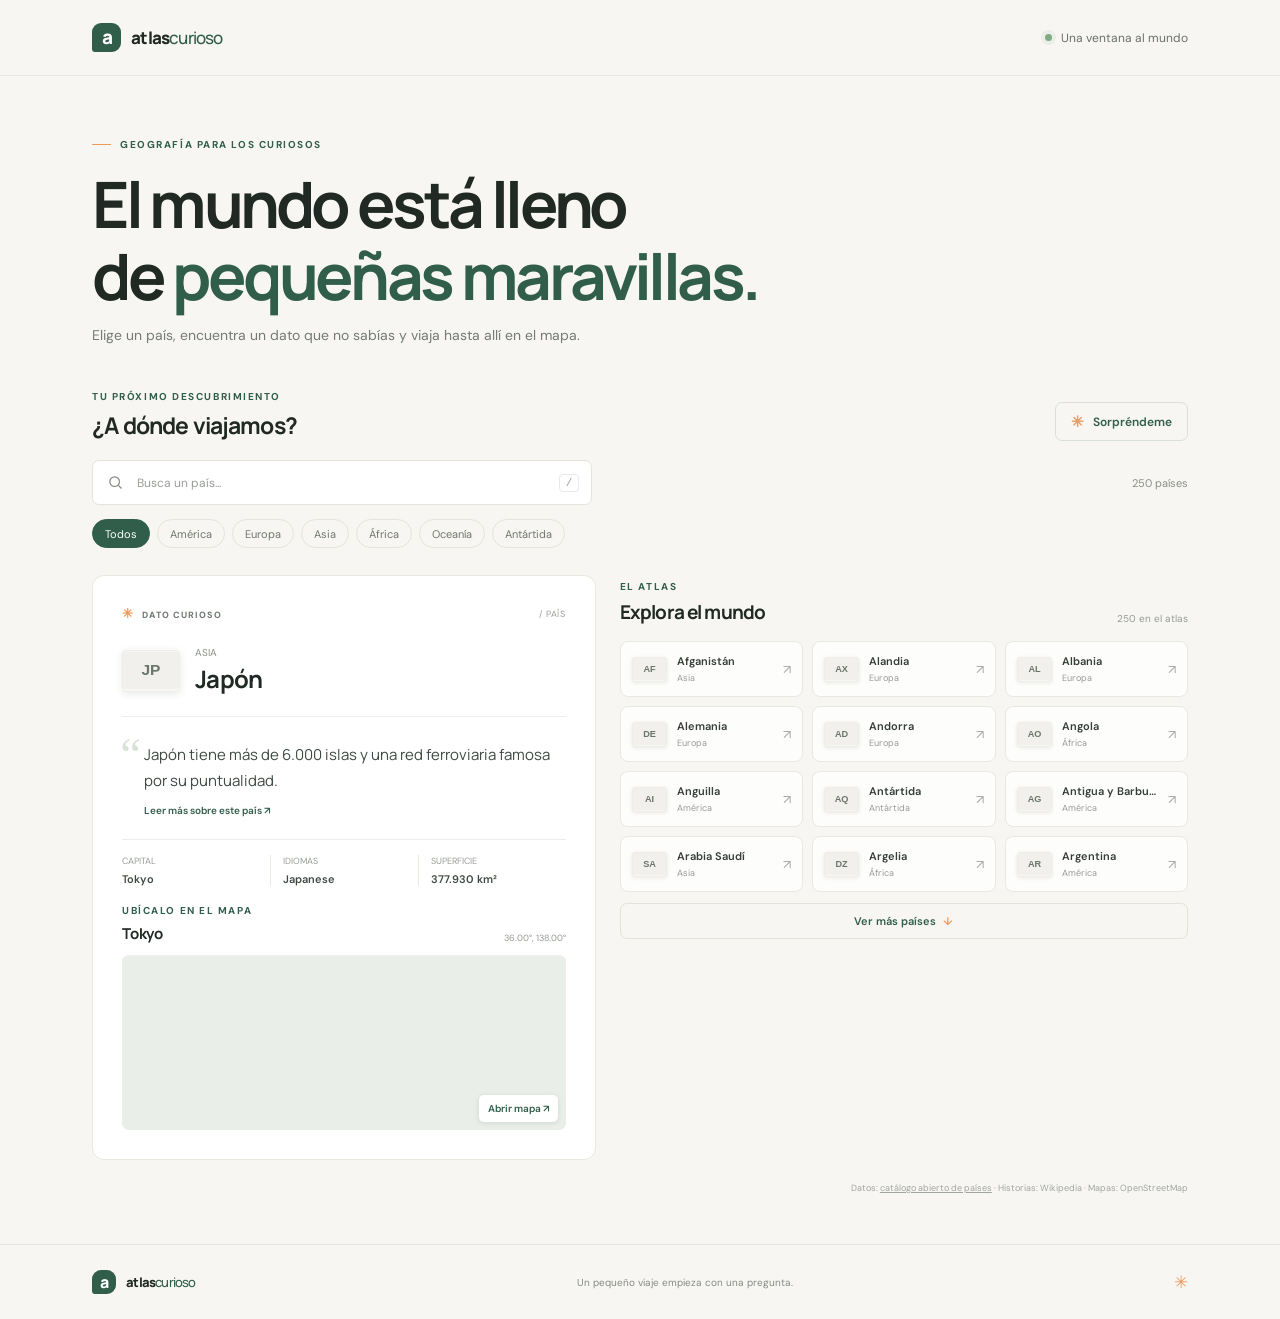
==== web personal/index.html @ 5b670607 "New era" ====
<!doctype html>
<html lang="es">
  <head>
    <meta charset="utf-8">
    <meta name="viewport" content="width=device-width, initial-scale=1">
    <meta name="theme-color" content="#f7f6f2">
    <meta name="description" content="Explora países, descubre un dato curioso de cada rincón del mundo y ubícalo en el mapa.">
    <title>Atlas curioso — El mundo en pequeñas historias</title>
    <link rel="preconnect" href="https://restcountries.com">
    <link rel="preconnect" href="https://es.wikipedia.org">
    <link rel="preconnect" href="https://www.openstreetmap.org">
    <link rel="stylesheet" href="styles.css">
    <script src="countries-data.js" defer></script>
    <script src="app.js" defer></script>
  </head>
  <body>
    <header class="site-header">
      <a class="brand" href="#" aria-label="Atlas curioso, inicio">
        <span class="brand-mark" aria-hidden="true">a</span>
        <span>atlas<span class="brand-light">curioso</span></span>
      </a>
      <div class="header-note"><span class="live-dot"></span> Una ventana al mundo</div>
    </header>

    <main>
      <section class="intro" aria-labelledby="page-title">
        <p class="eyebrow"><span class="eyebrow-line"></span> GEOGRAFÍA PARA LOS CURIOSOS</p>
        <h1 id="page-title">El mundo está lleno<br>de <span>pequeñas maravillas.</span></h1>
        <p class="intro-copy">Elige un país, encuentra un dato que no sabías y viaja hasta allí en el mapa.</p>
      </section>

      <section class="explorer" aria-label="Explorador de países">
        <div class="explorer-heading">
          <div>
            <p class="section-kicker">TU PRÓXIMO DESCUBRIMIENTO</p>
            <h2>¿A dónde viajamos?</h2>
          </div>
          <button class="random-button" id="random-button" type="button">
            <span aria-hidden="true">✳</span> Sorpréndeme
          </button>
        </div>

        <div class="search-row">
          <label class="search-box" for="country-search">
            <svg viewBox="0 0 24 24" aria-hidden="true"><circle cx="10.8" cy="10.8" r="6.8"></circle><path d="m16 16 4.5 4.5"></path></svg>
            <input id="country-search" type="search" placeholder="Busca un país..." autocomplete="off">
            <kbd>/</kbd>
          </label>
          <span class="country-count" id="country-count" aria-live="polite">Cargando países...</span>
        </div>

        <div class="continent-filters" id="continent-filters" aria-label="Filtrar por continente">
          <button class="filter-chip active" type="button" data-region="Todos" aria-pressed="true">Todos</button>
          <button class="filter-chip" type="button" data-region="América" aria-pressed="false">América</button>
          <button class="filter-chip" type="button" data-region="Europa" aria-pressed="false">Europa</button>
          <button class="filter-chip" type="button" data-region="Asia" aria-pressed="false">Asia</button>
          <button class="filter-chip" type="button" data-region="África" aria-pressed="false">África</button>
          <button class="filter-chip" type="button" data-region="Oceanía" aria-pressed="false">Oceanía</button>
          <button class="filter-chip" type="button" data-region="Antártida" aria-pressed="false">Antártida</button>
        </div>
      </section>

      <section class="discovery-layout" aria-label="País seleccionado y lista de países">
        <article class="feature-card" id="feature-card" aria-live="polite">
          <div class="feature-topline">
            <span class="feature-label"><span class="sparkle" aria-hidden="true">✳</span> DATO CURIOSO</span>
            <span class="feature-number" id="feature-number">01 <span>/ PAÍS</span></span>
          </div>
          <div class="feature-country">
            <img class="feature-flag" id="feature-flag" alt="" src="">
            <div>
              <p class="feature-region" id="feature-region"></p>
              <h2 id="feature-name">Preparando el atlas...</h2>
            </div>
          </div>
          <div class="fact-block">
            <span class="quote-mark" aria-hidden="true">“</span>
            <p id="feature-fact">Estamos reuniendo historias de todos los rincones del mundo.</p>
            <a class="fact-source" id="fact-source" href="#" target="_blank" rel="noreferrer" hidden>Leer más sobre este país <span aria-hidden="true">↗</span></a>
          </div>
          <div class="country-stats" id="country-stats"></div>
          <div class="map-heading">
            <div>
              <p class="section-kicker">UBÍCALO EN EL MAPA</p>
              <h3 id="map-title">Explora el lugar</h3>
            </div>
            <span class="map-coordinates" id="map-coordinates"></span>
          </div>
          <div class="map-frame">
            <iframe id="country-map" title="Mapa del país seleccionado" loading="lazy" referrerpolicy="no-referrer-when-downgrade"></iframe>
            <a class="map-link" id="map-link" href="#" target="_blank" rel="noreferrer">Abrir mapa ↗</a>
          </div>
        </article>

        <section class="country-browser" aria-labelledby="browser-title">
          <div class="browser-heading">
            <div>
              <p class="section-kicker">EL ATLAS</p>
              <h2 id="browser-title">Explora el mundo</h2>
            </div>
            <span class="browser-total" id="browser-total"></span>
          </div>
          <div class="country-grid" id="country-grid" aria-live="polite">
            <div class="loading-card"><span class="loader"></span> Cargando países...</div>
          </div>
          <p class="empty-state" id="empty-state" hidden>No encontramos países con esa búsqueda. Prueba otro nombre o continente.</p>
          <button class="load-more" id="load-more" type="button" hidden>Ver más países <span aria-hidden="true">↓</span></button>
        </section>
      </section>
      <p class="data-note" id="data-note">Datos: <a href="https://github.com/mledoze/countries" target="_blank" rel="noreferrer">catálogo abierto de países</a> · Historias: Wikipedia · Mapas: OpenStreetMap</p>
    </main>

    <footer class="site-footer">
      <a class="brand footer-brand" href="#"><span class="brand-mark" aria-hidden="true">a</span><span>atlas<span class="brand-light">curioso</span></span></a>
      <span>Un pequeño viaje empieza con una pregunta.</span>
      <span class="footer-globe" aria-hidden="true">✳</span>
    </footer>
  </body>
</html>
---- web personal/styles.css ----
@import url('https://fonts.googleapis.com/css2?family=DM+Sans:wght@400;500;600;700&family=Manrope:wght@400;500;600;700;800&display=swap');

:root {
  color-scheme: light;
  --paper: #f7f6f2;
  --white: #fff;
  --ink: #202923;
  --muted: #818780;
  --line: #e9e8e1;
  --green: #315e4b;
  --deep-green: #234b3a;
  --orange: #ed9a5b;
  --soft-green: #edf2ec;
  --font-body: "DM Sans", sans-serif;
  --font-display: "Manrope", sans-serif;
}

* { box-sizing: border-box; }

body {
  margin: 0;
  background: var(--paper);
  color: var(--ink);
  font-family: var(--font-body);
  -webkit-font-smoothing: antialiased;
}

button, input { font: inherit; }
button { color: inherit; }
a { color: inherit; }

.site-header {
  height: 76px;
  max-width: 1440px;
  margin: 0 auto;
  padding: 0 7.2%;
  display: flex;
  align-items: center;
  justify-content: space-between;
  border-bottom: 1px solid rgba(32, 41, 35, .07);
}

.brand {
  display: inline-flex;
  align-items: center;
  gap: 10px;
  color: var(--ink);
  font-family: var(--font-display);
  font-size: 17px;
  font-weight: 800;
  letter-spacing: -.8px;
  text-decoration: none;
}

.brand-mark {
  width: 29px;
  height: 29px;
  display: grid;
  place-items: center;
  border-radius: 9px 9px 9px 3px;
  background: var(--green);
  color: #fff;
  font-size: 19px;
  font-weight: 800;
  line-height: 1;
}

.brand-light { color: var(--green); font-weight: 500; }
.header-note { display: flex; align-items: center; gap: 9px; color: #69716a; font-size: 12px; }
.live-dot { width: 7px; height: 7px; border-radius: 50%; background: #82a981; box-shadow: 0 0 0 4px #e9efe7; }

main {
  max-width: 1440px;
  min-height: calc(100vh - 151px);
  margin: 0 auto;
  padding: 62px 7.2% 50px;
}

.intro { margin-bottom: 42px; }
.eyebrow, .section-kicker { margin: 0; color: var(--green); font-size: 10px; font-weight: 700; letter-spacing: 1.55px; }
.eyebrow { display: flex; align-items: center; gap: 9px; margin-bottom: 17px; }
.eyebrow-line { width: 19px; height: 1px; background: var(--orange); }

h1, h2, h3, p { margin-top: 0; }
h1 {
  margin-bottom: 13px;
  font-family: var(--font-display);
  font-size: clamp(38px, 5.1vw, 64px);
  line-height: 1.12;
  letter-spacing: -3.6px;
  font-weight: 700;
}
h1 span { color: var(--green); }
.intro-copy { margin: 0; color: #747b74; font-size: 14px; line-height: 1.7; }

.explorer { margin-bottom: 27px; }
.explorer-heading, .search-row, .browser-heading, .map-heading { display: flex; align-items: end; justify-content: space-between; }
.explorer-heading { margin-bottom: 19px; }
.explorer-heading .section-kicker, .browser-heading .section-kicker, .map-heading .section-kicker { margin-bottom: 6px; }
.explorer-heading h2, .browser-heading h2 { margin: 0; font-family: var(--font-display); font-size: 23px; letter-spacing: -.85px; }

.random-button {
  height: 39px;
  padding: 0 15px;
  border: 1px solid #d9e1d9;
  border-radius: 7px;
  background: transparent;
  color: var(--green);
  font-size: 12px;
  font-weight: 600;
  cursor: pointer;
  transition: background .2s, transform .2s;
}
.random-button:hover { background: var(--soft-green); transform: translateY(-1px); }
.random-button span { margin-right: 6px; color: var(--orange); font-size: 15px; vertical-align: -1px; }

.search-row { align-items: center; gap: 16px; margin-bottom: 14px; }
.search-box {
  height: 45px;
  width: min(100%, 500px);
  display: flex;
  align-items: center;
  gap: 11px;
  padding: 0 12px 0 14px;
  border: 1px solid #e5e4dc;
  border-radius: 7px;
  background: var(--white);
}
.search-box svg { width: 17px; height: 17px; fill: none; stroke: #848a84; stroke-width: 1.7; }
.search-box input { min-width: 0; flex: 1; border: 0; outline: 0; color: var(--ink); font-size: 12px; background: transparent; }
.search-box input::placeholder { color: #9a9e99; }
.search-box:focus-within { border-color: #8aa391; box-shadow: 0 0 0 3px rgba(49, 94, 75, .08); }
kbd { min-width: 20px; padding: 2px 5px; border: 1px solid #e9e9e5; border-radius: 4px; color: #999d98; font-size: 11px; text-align: center; }
.country-count { color: #898e87; font-size: 11px; white-space: nowrap; }

.continent-filters { display: flex; flex-wrap: wrap; gap: 7px; }
.filter-chip {
  min-height: 29px;
  padding: 0 12px;
  border: 1px solid #e4e4dc;
  border-radius: 20px;
  background: transparent;
  color: #70776f;
  font-size: 11px;
  cursor: pointer;
  transition: color .15s, background .15s, border-color .15s;
}
.filter-chip:hover { border-color: #a9b8a9; color: var(--green); }
.filter-chip.active { border-color: var(--green); background: var(--green); color: white; }

.discovery-layout { display: grid; grid-template-columns: minmax(0, .94fr) minmax(0, 1.06fr); align-items: start; gap: 24px; }
.feature-card {
  overflow: hidden;
  padding: 25px;
  border: 1px solid #e9e8e1;
  border-radius: 12px;
  background: var(--white);
}
.feature-topline { display: flex; align-items: center; justify-content: space-between; margin-bottom: 24px; }
.feature-label { color: #6e776f; font-size: 9px; font-weight: 700; letter-spacing: 1.1px; }
.sparkle { margin-right: 5px; color: var(--orange); font-size: 13px; }
.feature-number { color: #9a9f98; font-size: 9px; letter-spacing: .7px; }
.feature-number:first-letter { color: var(--green); font-size: 13px; font-weight: 700; }
.feature-number span { color: #9a9f98; font-size: 9px; }
.feature-country { display: flex; align-items: center; gap: 15px; padding-bottom: 21px; border-bottom: 1px solid #efeee9; }
.feature-flag { width: 58px; height: 42px; object-fit: contain; border: 1px solid #eeede7; border-radius: 4px; background: #f8f7f3; box-shadow: 0 2px 8px rgba(24, 35, 27, .1); }
.feature-region { margin: 0 0 3px; color: #8a9089; font-size: 10px; }
.feature-country h2 { margin: 0; font-family: var(--font-display); font-size: 24px; letter-spacing: -.8px; }
.fact-block { position: relative; padding: 25px 0 20px 22px; }
.quote-mark { position: absolute; left: -2px; top: 14px; color: #d8e2d7; font-family: Georgia, serif; font-size: 47px; line-height: 1; }
.fact-block p { margin: 0; color: #3e4941; font-family: var(--font-display); font-size: 15px; line-height: 1.7; }
.fact-source { display: inline-block; margin-top: 11px; color: var(--green); font-size: 10px; font-weight: 600; text-decoration: none; }
.fact-source:hover { text-decoration: underline; }
.country-stats { display: grid; grid-template-columns: repeat(3, 1fr); padding: 15px 0 18px; border-top: 1px solid #efeee9; }
.stat { min-width: 0; padding-left: 12px; border-left: 1px solid #e9e8e1; }
.stat:first-child { padding-left: 0; border-left: 0; }
.stat-label { display: block; margin-bottom: 5px; color: #999e98; font-size: 9px; }
.stat-value { display: block; overflow: hidden; color: #404a42; font-size: 11px; font-weight: 600; text-overflow: ellipsis; white-space: nowrap; }
.map-heading { align-items: end; margin: 0 0 11px; }
.map-heading h3 { margin: 0; font-family: var(--font-display); font-size: 15px; letter-spacing: -.3px; }
.map-coordinates { color: #949a93; font-size: 9px; }
.map-frame { position: relative; height: 175px; overflow: hidden; border-radius: 7px; background: #e9eee8; }
.map-frame iframe { width: 100%; height: 100%; border: 0; }
.map-link { position: absolute; right: 8px; bottom: 8px; padding: 7px 9px; border-radius: 5px; background: rgba(255, 255, 255, .95); color: var(--green); font-size: 10px; font-weight: 600; text-decoration: none; box-shadow: 0 1px 5px rgba(27, 39, 30, .12); }

.country-browser { min-width: 0; padding-top: 5px; }
.browser-heading { align-items: end; margin-bottom: 16px; }
.browser-heading h2 { font-size: 19px; }
.browser-total { color: #969b95; font-size: 10px; }
.country-grid { display: grid; grid-template-columns: repeat(2, minmax(0, 1fr)); gap: 9px; }
.country-card {
  min-width: 0;
  display: flex;
  align-items: center;
  gap: 10px;
  padding: 12px 11px;
  border: 1px solid #e9e8e1;
  border-radius: 8px;
  background: rgba(255, 255, 255, .76);
  text-align: left;
  cursor: pointer;
  transition: border-color .18s, box-shadow .18s, transform .18s;
}
.country-card:hover { transform: translateY(-2px); border-color: #c3d0c3; box-shadow: 0 6px 18px rgba(35, 60, 42, .07); }
.country-card.selected { border-color: #78947d; background: #f1f5f0; }
.country-card img { width: 35px; height: 25px; flex: 0 0 auto; object-fit: contain; border: 1px solid #eeede7; border-radius: 3px; background: #f8f7f3; box-shadow: 0 1px 4px rgba(24, 35, 27, .09); }
.card-copy { min-width: 0; flex: 1; }
.card-name { display: block; overflow: hidden; color: #343e36; font-size: 11px; font-weight: 600; text-overflow: ellipsis; white-space: nowrap; }
.card-region { display: block; overflow: hidden; margin-top: 4px; color: #969b95; font-size: 9px; text-overflow: ellipsis; white-space: nowrap; }
.card-arrow { color: #a5aaa4; font-size: 13px; transition: color .15s, transform .15s; }
.country-card:hover .card-arrow { transform: translateX(2px); color: var(--green); }
.loading-card { grid-column: 1 / -1; display: flex; align-items: center; gap: 10px; padding: 28px 14px; color: #7f887f; font-size: 12px; }
.loader { width: 16px; height: 16px; border: 2px solid #dce5dc; border-top-color: var(--green); border-radius: 50%; animation: spin .7s linear infinite; }
@keyframes spin { to { transform: rotate(360deg); } }
.empty-state { margin: 15px 0; color: #7d857e; font-size: 12px; line-height: 1.6; }
.load-more { width: 100%; margin-top: 11px; padding: 10px; border: 1px solid #e2e4dc; border-radius: 7px; background: transparent; color: var(--green); font-size: 11px; font-weight: 600; cursor: pointer; }
.load-more:hover { background: #edf2ec; }
.load-more span { margin-left: 4px; color: var(--orange); }
.data-note { margin: 22px 0 0; color: #a1a59f; font-size: 9px; text-align: right; }

.site-footer {
  min-height: 75px;
  display: flex;
  align-items: center;
  justify-content: space-between;
  padding: 0 7.2%;
  border-top: 1px solid rgba(32, 41, 35, .08);
  color: #858b84;
  font-size: 10px;
}
.footer-brand { font-size: 13px; }
.footer-brand .brand-mark { width: 24px; height: 24px; font-size: 16px; }
.footer-globe { color: var(--orange); font-size: 17px; }

@media (min-width: 1150px) {
  .feature-card { padding: 29px; }
  .country-grid { grid-template-columns: repeat(3, minmax(0, 1fr)); }
}

@media (max-width: 800px) {
  .site-header { padding: 0 5%; }
  main { padding: 49px 5% 38px; }
  .discovery-layout { grid-template-columns: 1fr; }
  .feature-card { order: 0; }
  .country-browser { order: 1; }
  .country-grid { grid-template-columns: repeat(3, minmax(0, 1fr)); }
  .site-footer { padding: 0 5%; }
}

@media (max-width: 560px) {
  .site-header { height: 64px; }
  .header-note { font-size: 10px; }
  main { padding-top: 39px; }
  .intro { margin-bottom: 34px; }
  h1 { font-size: clamp(37px, 10.2vw, 52px); letter-spacing: -2.5px; }
  .intro-copy { max-width: 340px; font-size: 12px; }
  .explorer-heading h2 { font-size: 20px; }
  .random-button { height: 35px; padding: 0 10px; font-size: 10px; white-space: nowrap; }
  .search-row { gap: 9px; }
  .country-count { font-size: 9px; }
  .filter-chip { padding: 0 10px; font-size: 10px; }
  .feature-card { padding: 20px; }
  .feature-country h2 { font-size: 22px; }
  .country-grid { grid-template-columns: repeat(2, minmax(0, 1fr)); gap: 7px; }
  .country-card { padding: 10px 8px; gap: 8px; }
  .country-card img { width: 30px; height: 22px; }
  .card-name { font-size: 10px; }
  .site-footer { min-height: 65px; }
  .site-footer > span:nth-child(2) { max-width: 145px; text-align: center; line-height: 1.5; }
}

@media (prefers-reduced-motion: reduce) {
  *, *::before, *::after { scroll-behavior: auto !important; animation-duration: .01ms !important; animation-iteration-count: 1 !important; transition-duration: .01ms !important; }
}
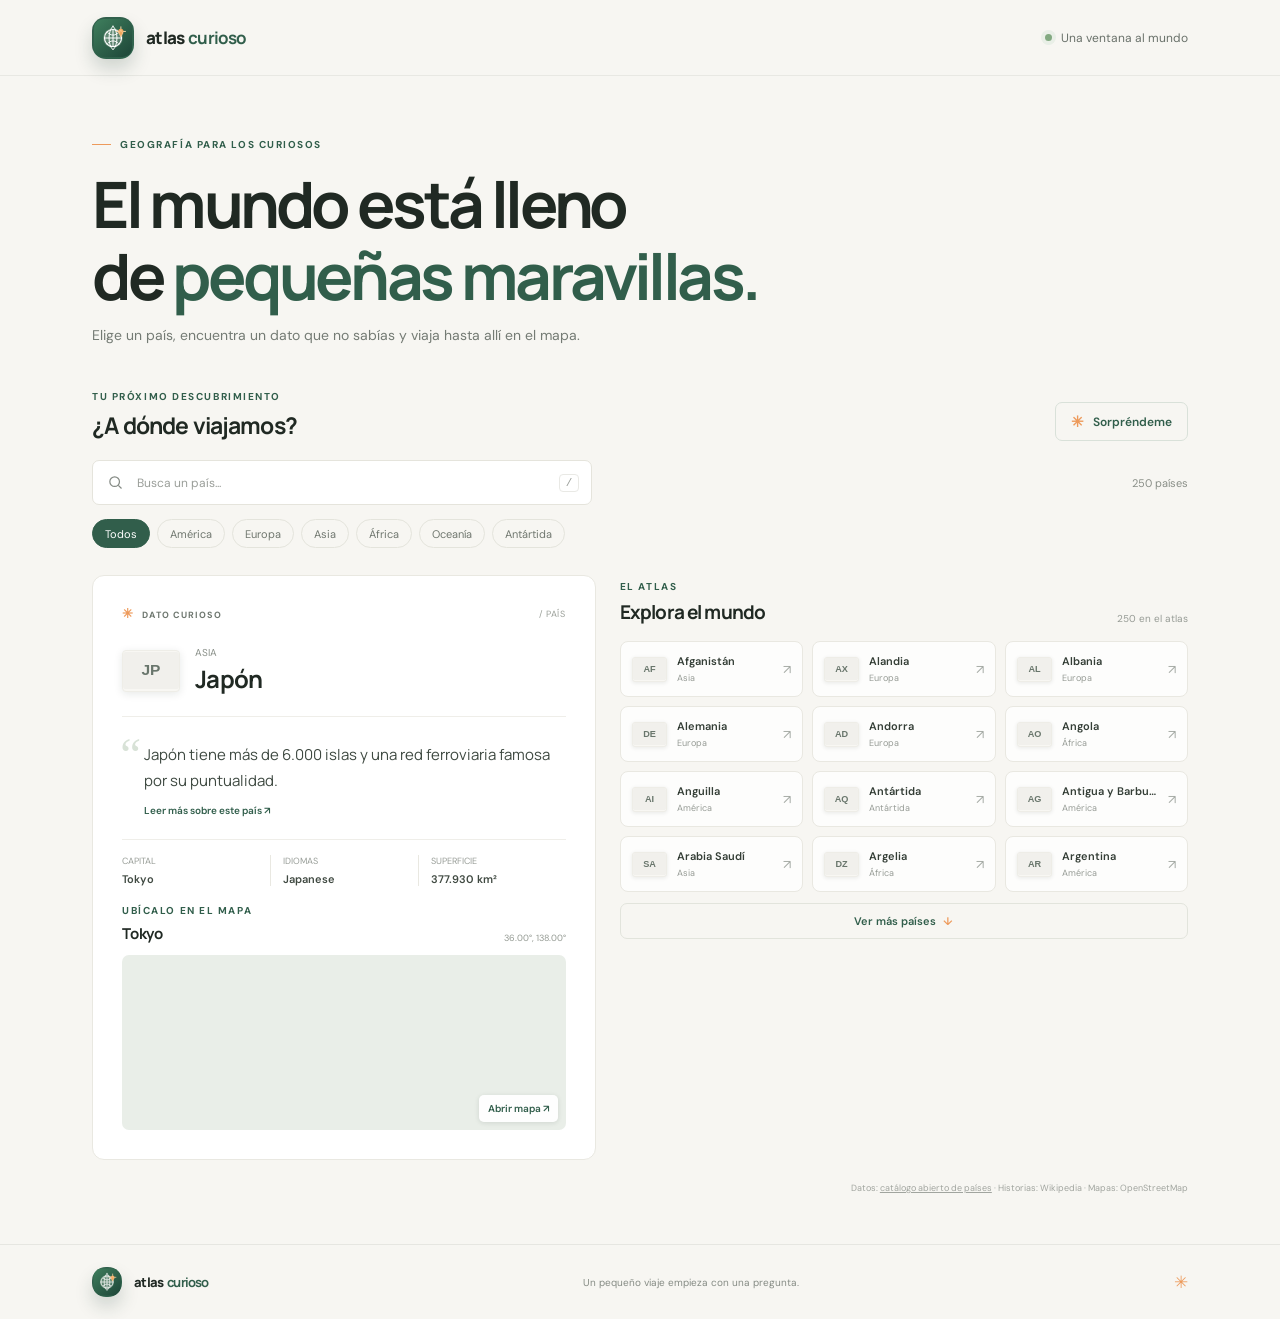
==== commit ef5dd473: "ahora creo que si funciona" ====
--- a/web personal/index.html
+++ b/web personal/index.html
@@ -6,6 +6,7 @@
     <meta name="theme-color" content="#f7f6f2">
     <meta name="description" content="Explora países, descubre un dato curioso de cada rincón del mundo y ubícalo en el mapa.">
     <title>Atlas curioso — El mundo en pequeñas historias</title>
+    <link rel="icon" type="image/svg+xml" href="atlas-logo.svg">
     <link rel="preconnect" href="https://restcountries.com">
     <link rel="preconnect" href="https://es.wikipedia.org">
     <link rel="preconnect" href="https://www.openstreetmap.org">
@@ -16,8 +17,10 @@
   <body>
     <header class="site-header">
       <a class="brand" href="#" aria-label="Atlas curioso, inicio">
-        <span class="brand-mark" aria-hidden="true">a</span>
-        <span>atlas<span class="brand-light">curioso</span></span>
+        <span class="brand-mark" aria-hidden="true">
+          <img src="atlas-logo.svg" alt="" aria-hidden="true">
+        </span>
+        <span class="brand-text"><span class="brand-main">atlas</span><span class="brand-light">curioso</span></span>
       </a>
       <div class="header-note"><span class="live-dot"></span> Una ventana al mundo</div>
     </header>
@@ -111,7 +114,10 @@
     </main>
 
     <footer class="site-footer">
-      <a class="brand footer-brand" href="#"><span class="brand-mark" aria-hidden="true">a</span><span>atlas<span class="brand-light">curioso</span></span></a>
+      <a class="brand footer-brand" href="#">
+        <span class="brand-mark" aria-hidden="true"><img src="atlas-logo.svg" alt="" aria-hidden="true"></span>
+        <span class="brand-text"><span class="brand-main">atlas</span><span class="brand-light">curioso</span></span>
+      </a>
       <span>Un pequeño viaje empieza con una pregunta.</span>
       <span class="footer-globe" aria-hidden="true">✳</span>
     </footer>
--- a/web personal/styles.css
+++ b/web personal/styles.css
@@ -43,7 +43,7 @@
 .brand {
   display: inline-flex;
   align-items: center;
-  gap: 10px;
+  gap: 12px;
   color: var(--ink);
   font-family: var(--font-display);
   font-size: 17px;
@@ -53,19 +53,39 @@
 }
 
 .brand-mark {
-  width: 29px;
-  height: 29px;
+  width: 42px;
+  height: 42px;
   display: grid;
   place-items: center;
-  border-radius: 9px 9px 9px 3px;
-  background: var(--green);
-  color: #fff;
-  font-size: 19px;
+  overflow: hidden;
+  border-radius: 14px;
+  background: linear-gradient(135deg, var(--green) 0%, #2f644d 100%);
+  box-shadow: 0 10px 18px rgba(28, 63, 50, .18);
+}
+
+.brand-mark img {
+  display: block;
+  width: 100%;
+  height: 100%;
+}
+
+.brand-text {
+  display: inline-flex;
+  align-items: baseline;
+  gap: 4px;
+  font-size: 17px;
+  line-height: 1;
+}
+
+.brand-main {
+  color: var(--ink);
   font-weight: 800;
-  line-height: 1;
-}
-
-.brand-light { color: var(--green); font-weight: 500; }
+}
+
+.brand-light {
+  color: var(--green);
+  font-weight: 700;
+}
 .header-note { display: flex; align-items: center; gap: 9px; color: #69716a; font-size: 12px; }
 .live-dot { width: 7px; height: 7px; border-radius: 50%; background: #82a981; box-shadow: 0 0 0 4px #e9efe7; }
 
@@ -229,7 +249,8 @@
   font-size: 10px;
 }
 .footer-brand { font-size: 13px; }
-.footer-brand .brand-mark { width: 24px; height: 24px; font-size: 16px; }
+.footer-brand .brand-mark { width: 30px; height: 30px; }
+.footer-brand .brand-text { font-size: 13px; }
 .footer-globe { color: var(--orange); font-size: 17px; }
 
 @media (min-width: 1150px) {
